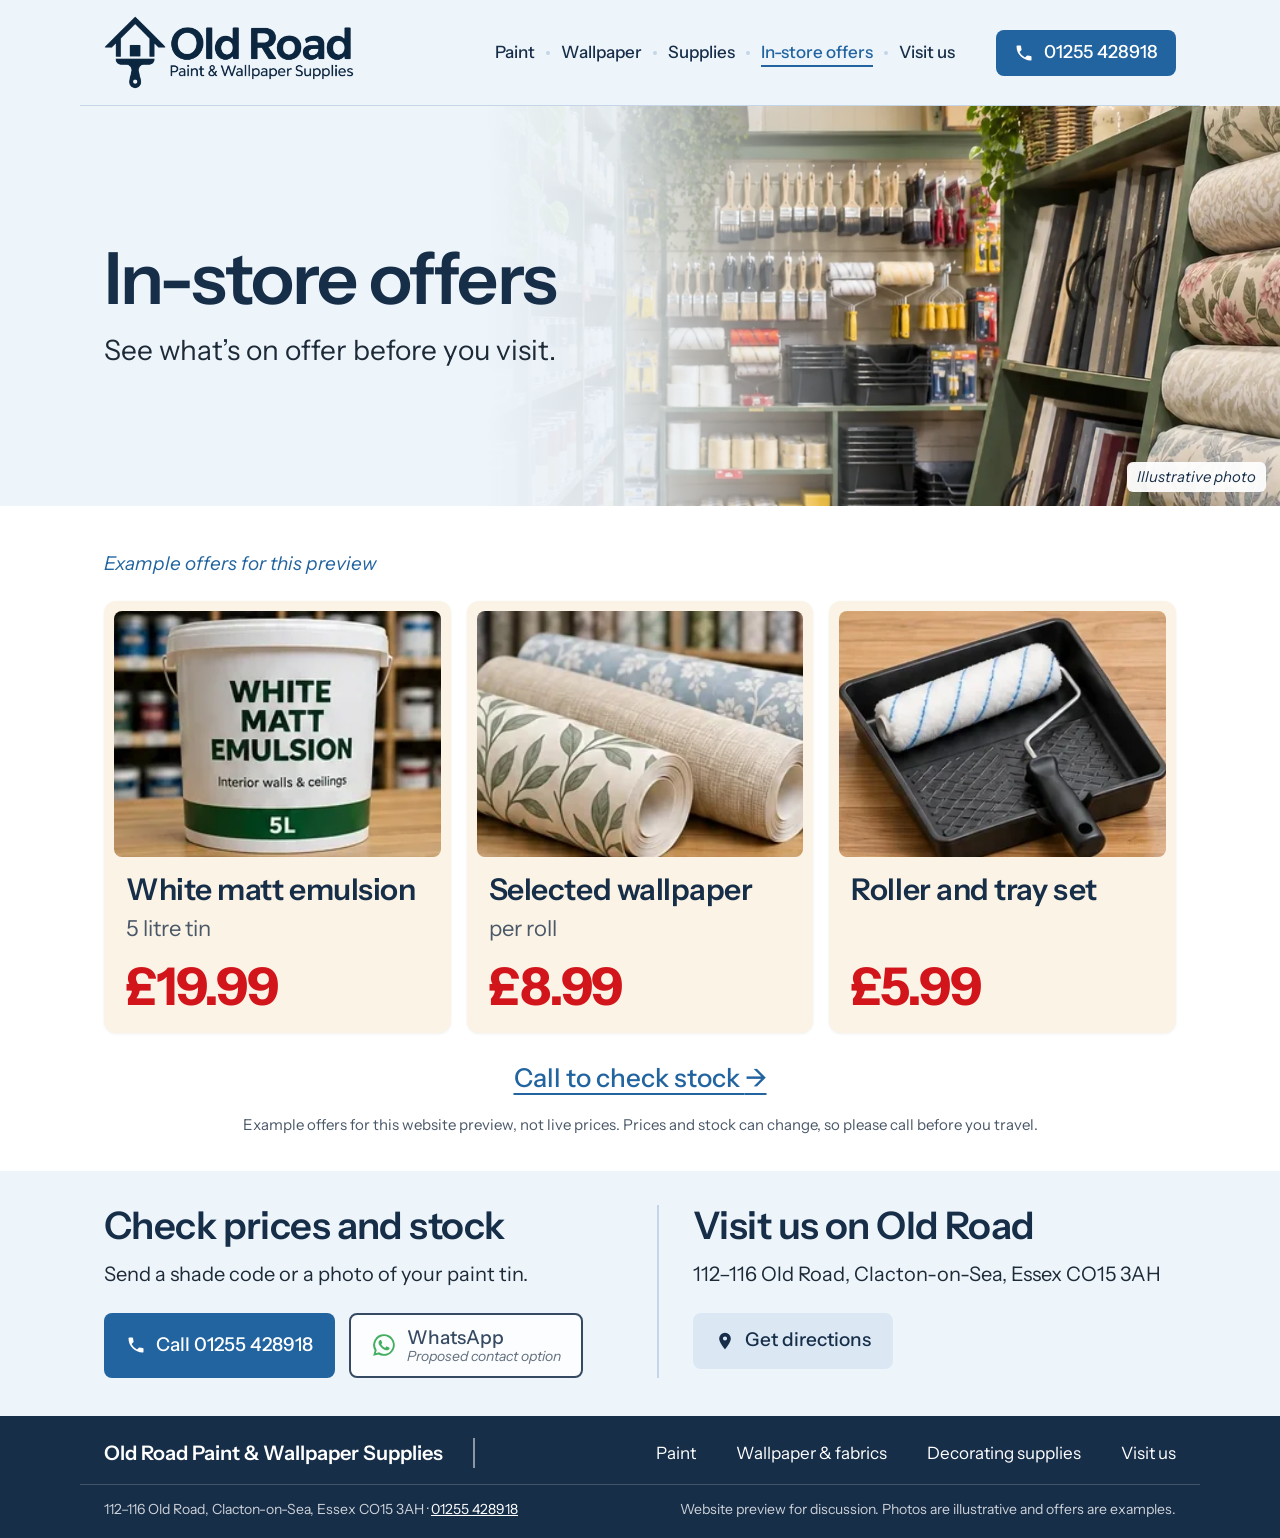
==== offers.html @ e59874f9 "Single-row header and full-bleed fading hero on all pages Co-Authored-By: Claude Opus 5.5 <noreply@a" ====
<!doctype html>
<html lang="en-GB">
<head>
<meta charset="utf-8">
<script>document.documentElement.classList.add('js')</script>
<meta name="viewport" content="width=device-width, initial-scale=1">
<meta name="robots" content="noindex, nofollow">
<title>In-store offers | Old Road Paint &amp; Wallpaper Supplies, Clacton (website preview)</title>
<meta name="description" content="In-store offers on paint, wallpaper and decorating supplies at Old Road, Clacton-on-Sea. Call 01255 428918 to check stock.">
<meta name="theme-color" content="#172e49">
<link rel="preconnect" href="https://fonts.googleapis.com">
<link rel="preconnect" href="https://fonts.gstatic.com" crossorigin>
<link href="https://fonts.googleapis.com/css2?family=Instrument+Sans:ital,wght@0,400;0,500;0,600;0,700;1,400&display=swap" rel="stylesheet">
<link rel="stylesheet" href="assets/site.css?v=20261113d">
<link rel="preload" as="image" href="assets/img/offers-banner.webp">
</head>
<body>
<a class="skip" href="#main">Skip to content</a>

<header class="site-header">
  <div class="wrap header-inner">
    <a class="brand" href="index.html" aria-label="Old Road Paint &amp; Wallpaper Supplies, home">
      <img src="assets/img/logo.webp?v=3" alt="Old Road Paint &amp; Wallpaper Supplies" width="900" height="263">
    </a>
    <nav class="main-nav" id="site-menu" aria-label="Main">
      <a href="paint.html">Paint</a>
      <a href="index.html#wallpaper">Wallpaper</a>
      <a href="index.html#supplies">Supplies</a>
      <a href="offers.html" aria-current="page">In-store offers</a>
      <a href="#visit">Visit us</a>
    </nav>
    <div class="header-actions">
      <a class="btn btn-primary btn-phone" href="tel:+441255428918" aria-label="Call the shop on 01255 428918">
        <svg class="ico" aria-hidden="true" viewBox="0 0 24 24"><path d="M6.6 10.8a15.1 15.1 0 0 0 6.6 6.6l2.2-2.2a1 1 0 0 1 1-.25 11.4 11.4 0 0 0 3.6.57 1 1 0 0 1 1 1V20a1 1 0 0 1-1 1A17 17 0 0 1 3 4a1 1 0 0 1 1-1h3.5a1 1 0 0 1 1 1c0 1.25.2 2.45.57 3.57a1 1 0 0 1-.25 1z"/></svg>
        <span class="phone-full">01255 428918</span><span class="phone-short">Call</span>
      </a>
      <button class="menu-toggle" type="button" aria-expanded="false" aria-controls="site-menu">
        <svg class="i-open" viewBox="0 0 24 24" fill="none" stroke-width="2.4" stroke-linecap="round" aria-hidden="true"><path d="M4 7h16M4 12h16M4 17h16"/></svg>
        <svg class="i-close" viewBox="0 0 24 24" fill="none" stroke-width="2.4" stroke-linecap="round" aria-hidden="true"><path d="M6 6l12 12M18 6L6 18"/></svg>
        Menu
      </button>
    </div>
  </div>
</header>

<main id="main" tabindex="-1">

  <section class="hero hero-offers" aria-labelledby="offers-title">
    <figure class="hero-media">
      <img src="assets/img/offers-banner.webp" alt="Illustrative photo: a shop aisle with paint tins, brushes and rollers, sample books and wallpaper rolls" width="1448" height="517" fetchpriority="high">
      <figcaption class="tag">Illustrative photo</figcaption>
    </figure>
    <div class="wrap hero-inner">
      <div class="hero-copy">
        <h1 id="offers-title">In-store offers</h1>
        <p class="offers-intro">See what’s on offer before you visit.</p>
      </div>
    </div>
  </section>

  <section class="offers-page" aria-label="This week's offers">
    <div class="wrap">
      <p class="example-line" id="offers-label">Example offers for this preview</p>
      <div class="offer-cards" id="offer-list">
        <!-- Filled from data/offers.js by assets/site.js -->
        <p class="offer-empty">Call <a href="tel:+441255428918">01255 428918</a> for this week's in-store offers.</p>
      </div>
      <p class="offers-cta"><a href="tel:+441255428918">Call to check stock <span aria-hidden="true">→</span></a></p>
      <p class="offer-note" id="offer-note">Example offers for this website preview, not live prices. Prices and stock can change, so please call before you travel.</p>
    </div>
  </section>

  <section class="contact" id="visit" aria-label="Contact and visit">
    <div class="wrap contact-grid">
      <div class="contact-col">
        <h2>Check prices and stock</h2>
        <p>Send a shade code or a photo of your paint tin.</p>
        <div class="actions">
          <a class="btn btn-primary btn-lg" href="tel:+441255428918">
            <svg class="ico" aria-hidden="true" viewBox="0 0 24 24"><path d="M6.6 10.8a15.1 15.1 0 0 0 6.6 6.6l2.2-2.2a1 1 0 0 1 1-.25 11.4 11.4 0 0 0 3.6.57 1 1 0 0 1 1 1V20a1 1 0 0 1-1 1A17 17 0 0 1 3 4a1 1 0 0 1 1-1h3.5a1 1 0 0 1 1 1c0 1.25.2 2.45.57 3.57a1 1 0 0 1-.25 1z"/></svg>
            Call 01255 428918
          </a>
          <a class="btn btn-outline btn-lg" id="whatsapp-btn" role="link" aria-disabled="true" aria-describedby="wa-note">
            <svg class="ico ico-wa" aria-hidden="true" viewBox="0 0 24 24"><path d="M12 2a10 10 0 0 0-8.6 15.1L2 22l5-1.3A10 10 0 1 0 12 2zm0 18.2a8.2 8.2 0 0 1-4.2-1.2l-.3-.2-3 .8.8-2.9-.2-.3A8.2 8.2 0 1 1 12 20.2zm4.5-6.1c-.25-.12-1.47-.72-1.7-.8s-.39-.12-.56.12-.64.8-.78.97-.29.18-.54.06a6.7 6.7 0 0 1-3.34-2.92c-.25-.43.25-.4.72-1.34a.45.45 0 0 0-.02-.43c-.06-.12-.56-1.34-.77-1.84s-.4-.42-.56-.43h-.48a.92.92 0 0 0-.67.31 2.8 2.8 0 0 0-.87 2.08 4.9 4.9 0 0 0 1.02 2.6 11.2 11.2 0 0 0 4.3 3.8c1.6.69 2.23.75 3.03.63a2.6 2.6 0 0 0 1.7-1.2 2.1 2.1 0 0 0 .15-1.2c-.06-.1-.23-.16-.48-.28z"/></svg>
            <span class="wa-label"><span>WhatsApp</span><small id="wa-note">Proposed contact option</small></span>
          </a>
        </div>
      </div>
      <div class="contact-col visit-col">
        <h2>Visit us on Old Road</h2>
        <address>112–116 Old Road, Clacton-on-Sea, Essex CO15&nbsp;3AH</address>
        <div class="actions">
          <a class="btn btn-secondary btn-lg" href="https://www.google.com/maps/search/?api=1&amp;query=112-116+Old+Road%2C+Clacton-on-Sea%2C+Essex+CO15+3AH" target="_blank" rel="noopener">
            <svg class="ico" aria-hidden="true" viewBox="0 0 24 24"><path d="M12 2a7 7 0 0 0-7 7c0 5.25 7 13 7 13s7-7.75 7-13a7 7 0 0 0-7-7zm0 9.5A2.5 2.5 0 1 1 12 6.5a2.5 2.5 0 0 1 0 5z"/></svg>
            Get directions
          </a>
        </div>
      </div>
    </div>
  </section>
</main>

<footer class="site-footer">
  <div class="wrap footer-inner">
    <p class="footer-name"><a href="index.html">Old Road Paint &amp; Wallpaper Supplies</a></p>
    <nav class="footer-nav" aria-label="Footer">
      <a href="paint.html">Paint</a>
      <a href="index.html#wallpaper">Wallpaper &amp; fabrics</a>
      <a href="index.html#supplies">Decorating supplies</a>
      <a href="#visit">Visit us</a>
    </nav>
  </div>
  <div class="wrap footer-small">
    <p>112–116 Old Road, Clacton-on-Sea, Essex CO15 3AH · <a href="tel:+441255428918">01255 428918</a></p>
    <p>Website preview for discussion. Photos are illustrative and offers are examples.</p>
  </div>
</footer>

<script src="data/offers.js?v=20261113d"></script>
<script src="assets/site.js?v=20261113d"></script>
</body>
</html>
---- assets/site.css ----
/* Old Road Paint & Wallpaper Supplies — preview styles (two-blue palette) */
:root {
  --ink-blue: #172e49;     /* nav bar, headings, footer */
  --blue: #2164a0;         /* primary buttons, links */
  --blue-hover: #1a5288;
  --pale: #edf4fa;         /* contact band, secondary buttons */
  --pale-strong: #dbe8f4;  /* secondary buttons sitting on the pale band */
  --pale-line: #c3d5e6;
  --cream: #fbf3e6;        /* offer cards */
  --red: #d2141b;          /* offer prices */
  --text: #1d2a38;
  --muted: #4a5868;
  --line: #dde4ec;
  --radius: 10px;
  --wrap: 1120px;
  /* Instrument Sans: the site's reading of the logo's clean sans lettering.
     Weights: 400 body, 500 nav and buttons, 600 headings, 700 offer prices only. */
  --font: "Instrument Sans", system-ui, -apple-system, "Segoe UI", Roboto, "Helvetica Neue", Arial, sans-serif;
}

*, *::before, *::after { box-sizing: border-box; }
html { scroll-behavior: smooth; -webkit-text-size-adjust: 100%; }
body {
  margin: 0;
  background: #fff;
  color: var(--text);
  font-family: var(--font);
  font-weight: 400;
  font-size: 18px;
  line-height: 1.5;
  overflow-x: hidden;
}
img { display: block; max-width: 100%; height: auto; }
a { color: inherit; }
h1, h2, h3 { margin: 0; font-family: var(--font); font-weight: 600; line-height: 1.1; color: var(--ink-blue); letter-spacing: -0.015em; }
p { margin: 0; }
address { font-style: normal; }
[id] { scroll-margin-top: 16px; }

.wrap { width: 100%; max-width: var(--wrap); margin: 0 auto; padding: 0 24px; }
.skip { position: absolute; left: -9999px; }
.skip:focus { left: 12px; top: 12px; z-index: 20; background: #fff; color: var(--ink-blue); padding: 8px 12px; border-radius: 6px; }

/* Keyboard focus: blue ring on light backgrounds, white ring on the ink-blue bar and footer */
a:focus-visible, button:focus-visible { outline: 3px solid var(--blue); outline-offset: 3px; border-radius: 4px; }
.site-footer a:focus-visible { outline-color: #fff; }

/* Buttons */
.btn {
  display: inline-flex; align-items: center; gap: 10px;
  min-height: 48px; padding: 10px 18px;
  border-radius: 8px; border: 2px solid transparent;
  font-family: var(--font); font-weight: 500; font-size: 18px; line-height: 1.2;
  text-decoration: none; white-space: nowrap; cursor: pointer;
  transition: background-color .15s, border-color .15s;
}
.btn .ico { width: 20px; height: 20px; fill: currentColor; flex: none; }
.btn-primary { background: var(--blue); color: #fff; }
.btn-primary:hover { background: var(--blue-hover); }
.btn-secondary { background: var(--pale); color: var(--ink-blue); border-color: var(--pale); }
.btn-secondary:hover { border-color: var(--pale-line); }
.contact .btn-secondary { background: var(--pale-strong); border-color: var(--pale-strong); }
.contact .btn-secondary:hover { border-color: var(--blue); }
.btn-outline { background: #fff; color: var(--ink-blue); border-color: var(--ink-blue); }
.btn-lg { min-height: 56px; padding: 12px 20px; font-size: 19px; }
.btn[aria-disabled="true"] { cursor: not-allowed; }
.ico-wa { fill: #25a244 !important; width: 26px !important; height: 26px !important; }

/* Header: one row, logo left, links and phone right (pale, flows into the hero) */
.site-header { position: relative; z-index: 30; background: var(--pale); }
.header-inner {
  display: flex; align-items: center; gap: 16px 28px;
  padding-top: 16px; padding-bottom: 16px;
  border-bottom: 1px solid var(--pale-line);
}
.brand { flex: none; }
.brand img { width: 250px; }
.main-nav { display: flex; align-items: center; margin-left: auto; }
.main-nav a {
  position: relative; padding: 8px 13px;
  color: var(--ink-blue); text-decoration: none; font-size: 17px; font-weight: 500; white-space: nowrap;
  text-decoration-thickness: 2px; text-underline-offset: 7px;
}
.main-nav a + a::before {
  content: ""; position: absolute; left: -2px; top: 50%; width: 4px; height: 4px; margin-top: -2px;
  border-radius: 50%; background: var(--pale-line);
}
.main-nav a:hover { text-decoration-line: underline; text-decoration-color: var(--pale-line); }
.main-nav a[aria-current="page"] { text-decoration-line: underline; text-decoration-color: var(--blue); color: var(--blue); }
.header-actions { display: flex; align-items: center; gap: 10px; flex: none; }
.btn-phone { font-size: 18px; min-height: 46px; padding: 8px 16px; }
.phone-short { display: none; }
.menu-toggle {
  display: none; align-items: center; gap: 8px; min-height: 44px; padding: 8px 12px;
  background: #fff; color: var(--ink-blue); border: 2px solid var(--ink-blue); border-radius: 8px;
  font: 500 16px/1 var(--font); cursor: pointer;
}
.menu-toggle svg { width: 20px; height: 20px; stroke: currentColor; }
.menu-toggle .i-close { display: none; }
.menu-toggle[aria-expanded="true"] .i-open { display: none; }
.menu-toggle[aria-expanded="true"] .i-close { display: block; }

/* Hero: photo runs to the right edge and fades into the pale page colour behind the headline */
.hero { position: relative; overflow: hidden; background: var(--pale); }
.hero-media { position: absolute; top: 0; right: 0; bottom: 0; width: 62%; margin: 0; }
.hero-media img { width: 100%; height: 100%; object-fit: cover; object-position: 60% 50%; }
.hero-media::before {
  content: ""; position: absolute; inset: 0; z-index: 1; pointer-events: none;
  background: linear-gradient(90deg, var(--pale) 0%, rgba(237,244,250,.9) 16%, rgba(237,244,250,.45) 34%, rgba(237,244,250,0) 52%);
}
.hero-inner { position: relative; z-index: 2; display: flex; align-items: center; min-height: 560px; padding-top: 56px; padding-bottom: 56px; }
.hero-copy { max-width: 560px; }
.hero h1 { font-size: clamp(40px, 5vw, 62px); line-height: 1.04; letter-spacing: -0.025em; text-wrap: balance; }
.lede { margin-top: 18px; max-width: 470px; font-size: clamp(19px, 1.9vw, 23px); color: var(--text); line-height: 1.35; }
.actions { display: flex; flex-wrap: wrap; gap: 14px; margin-top: 30px; }
.hero .btn-secondary { background: #fff; border-color: var(--ink-blue); }
.hero .btn-secondary:hover { background: var(--pale); }
.tag {
  position: absolute; right: 14px; bottom: 14px; z-index: 2;
  background: rgba(255,255,255,.94); color: var(--ink-blue);
  font-size: 15px; font-style: italic; padding: 4px 10px; border-radius: 6px;
}
.hero + section { padding-top: 44px; }

/* Homepage offers */
.offers { padding: 8px 0 44px; }
.section-head { display: flex; align-items: center; flex-wrap: wrap; gap: 6px 24px; margin-bottom: 24px; }
.section-head h2 { font-size: clamp(30px, 3.5vw, 42px); }
.example-label {
  font-style: italic; color: var(--blue); font-size: 19px;
  padding-left: 24px; border-left: 2px solid var(--pale-line); line-height: 1.8;
}
.offer-grid { display: grid; grid-template-columns: repeat(2, minmax(0, 1fr)); gap: 18px; }
.offer-grid.is-single { grid-template-columns: minmax(0, 560px); }
.offer {
  display: grid; grid-template-columns: minmax(0, 1.25fr) minmax(0, 1fr); gap: 22px; align-items: center;
  background: var(--cream); border-radius: var(--radius); padding: 10px; box-shadow: 0 1px 3px rgba(0,0,0,.06);
}
.offer img { width: 100%; aspect-ratio: 290 / 194; object-fit: cover; border-radius: 6px; }
.offer h3 { font-size: clamp(22px, 2.3vw, 27px); line-height: 1.15; }
.offer-detail { margin-top: 6px; font-size: 21px; color: var(--muted); }
.offer-price { margin-top: 14px; color: var(--red); font-size: clamp(34px, 3.8vw, 44px); font-weight: 700; letter-spacing: -0.02em; line-height: 1; }
.offer-unit { margin-top: 6px; font-size: 21px; color: var(--muted); }
.offer-ends { margin-top: 10px; font-size: 15px; color: var(--muted); }
.offer-empty { color: var(--muted); }
.offer-note { margin-top: 16px; font-size: 15px; color: var(--muted); }
.offer-note a, .offer-empty a { color: var(--blue); font-weight: 500; }
.offers-more { margin-top: 12px; }
.offers-more a { color: var(--blue); font-weight: 500; text-underline-offset: 4px; }

/* Categories */
.categories { padding: 0 0 36px; }
.cat-grid { display: grid; grid-template-columns: repeat(3, minmax(0, 1fr)); gap: 18px; }
.cat img { width: 100%; aspect-ratio: 323 / 199; object-fit: cover; border-radius: 6px; }
.cat h2 { margin-top: 14px; font-size: clamp(21px, 2.2vw, 26px); }
.cat h2 a { text-decoration: none; }
.cat h2 a:hover { text-decoration: underline; text-underline-offset: 4px; }
.cat p { margin-top: 6px; font-size: 16px; color: var(--muted); }
.cat-more { display: inline-block; margin-top: 8px; font-size: 16px; font-weight: 500; color: var(--blue); }

/* Contact band */
.contact { background: var(--pale); padding: 34px 0 38px; }
.contact-grid { display: grid; grid-template-columns: minmax(0, 1fr) minmax(0, 1fr); gap: 34px; }
.contact-col h2 { font-size: clamp(28px, 3.1vw, 38px); }
.contact-col > p, .contact-col address { margin-top: 12px; font-size: 20px; color: var(--text); }
.contact-col .actions { margin-top: 24px; }
.visit-col { border-left: 2px solid var(--pale-line); padding-left: 34px; }
.wa-note { margin-top: 12px; font-size: 15px; color: var(--muted); }
.wa-badge { display: inline-block; margin-right: 6px; padding: 1px 8px; border-radius: 999px; background: #fff; border: 1px solid var(--pale-line); font-size: 13px; font-weight: 500; color: var(--ink-blue); }
.wa-label { display: inline-flex; flex-direction: column; line-height: 1.15; text-align: left; }
.wa-label small { font-size: 14px; font-style: italic; font-weight: 400; color: var(--muted); }
.wa-side { font-size: 16px; font-style: italic; color: var(--muted); padding-left: 16px; border-left: 2px solid var(--pale-line); max-width: 200px; line-height: 1.3; }
.wa-row { display: flex; align-items: center; flex-wrap: wrap; gap: 12px 20px; margin-top: 18px; }
#whatsapp-btn[aria-disabled="true"] { opacity: .85; }

/* Footer */
.site-footer { background: var(--ink-blue); color: #fff; padding: 22px 0 18px; }
.footer-inner { display: flex; align-items: center; flex-wrap: wrap; gap: 12px 30px; }
.footer-name { font-size: 20px; font-weight: 600; padding-right: 30px; border-right: 2px solid rgba(255,255,255,.5); }
.footer-name a { color: #fff; text-decoration: none; }
.footer-nav { display: flex; flex-wrap: wrap; gap: 8px 40px; margin-left: auto; }
.footer-nav a { color: #fff; text-decoration: none; font-size: 17px; }
.footer-nav a:hover, .footer-nav a[aria-current="page"] { text-decoration: underline; text-underline-offset: 4px; }
.footer-small { margin-top: 16px; padding-top: 14px; border-top: 1px solid rgba(255,255,255,.18); font-size: 14px; color: rgba(255,255,255,.78); display: flex; flex-wrap: wrap; justify-content: space-between; gap: 6px 20px; }
.footer-small a { color: #fff; }

/* Paint page */
.lede-dark { color: var(--text); font-size: clamp(20px, 2.1vw, 25px); line-height: 1.35; }
.actions-stack { flex-direction: column; align-items: stretch; max-width: 400px; }
.actions-stack .btn { justify-content: flex-start; }
.hero-paint .hero-media { width: 54%; }
.hero-paint .hero-media img { object-position: 50% 50%; }
.hero-paint .hero-copy { max-width: 500px; }
.hero-paint h1 { font-size: clamp(40px, 4.8vw, 58px); }
.steps { padding: 6px 0 40px; }
.step-grid { list-style: none; margin: 0 auto; display: grid; grid-template-columns: repeat(3, minmax(0, 1fr)); gap: 18px; }
.step { display: flex; align-items: center; gap: 18px; background: var(--cream); border-radius: 12px; padding: 18px; box-shadow: 0 1px 3px rgba(0,0,0,.05); }
.step-icon { flex: none; display: grid; place-items: center; width: 104px; height: 104px; border-radius: 12px; background: var(--pale); color: var(--ink-blue); }
.step-icon svg { width: 66px; height: 66px; }
.step h2 { font-size: clamp(20px, 2.1vw, 26px); line-height: 1.2; }
.brands { padding: 0 0 44px; }
.section-head-rule::after { content: ""; flex: 1 1 120px; height: 1px; background: var(--pale-line); margin-left: 4px; }
.section-head-rule h2 { padding-right: 24px; border-right: 2px solid var(--pale-line); }
.brand-row { list-style: none; margin: 4px 0 0; padding: 0; display: flex; flex-wrap: wrap; align-items: center; justify-content: space-between; gap: 18px 24px; }
.brand-row li { display: flex; align-items: center; justify-content: center; height: 86px; }
.brand-row img { max-height: 76px; width: auto; max-width: 140px; object-fit: contain; }
.brand-note { margin-top: 22px; max-width: 760px; font-size: 16px; color: var(--muted); }
.btn-xl { font-size: 25px; min-height: 60px; padding: 12px 26px; }
.btn-xl .ico { width: 26px; height: 26px; }

/* In-store offers page */
.hero-offers .hero-inner { min-height: 400px; }
.hero-offers .hero-media img { object-position: 70% 50%; }
.hero-offers h1 { font-size: clamp(44px, 6vw, 72px); }
.offers-intro { margin-top: 14px; font-size: clamp(21px, 2.4vw, 28px); color: var(--text); }
.offers-page { padding: 34px 0 34px; }
.offers-page .example-line { margin-top: 0; }
.example-line { margin-top: 18px; font-style: italic; color: var(--blue); font-size: 19px; }
.offer-cards { margin-top: 22px; display: grid; grid-template-columns: repeat(3, minmax(0, 1fr)); gap: 16px; }
.offer-cards.count-1 { grid-template-columns: minmax(0, 360px); }
.offer-cards.count-2 { grid-template-columns: repeat(2, minmax(0, 360px)); }
.offer-card { display: flex; flex-direction: column; background: var(--cream); border-radius: 12px; padding: 10px 10px 20px; box-shadow: 0 1px 3px rgba(0,0,0,.06); }
.offer-card img { width: 100%; aspect-ratio: 300 / 226; object-fit: cover; border-radius: 8px; }
.offer-card-text { flex: 1 1 auto; display: flex; flex-direction: column; padding: 16px 12px 0; }
.offer-card h3 { font-size: clamp(23px, 2.4vw, 30px); line-height: 1.12; }
.offer-card .offer-unit, .offer-card .offer-detail { margin-top: 6px; font-size: 22px; }
.offer-card .offer-price { margin-top: auto; padding-top: 16px; font-size: clamp(38px, 4.3vw, 52px); }
.offers-cta { margin-top: 26px; text-align: center; }
.offers-cta a { color: var(--blue); font-size: clamp(21px, 2.2vw, 26px); font-weight: 500; text-underline-offset: 6px; text-decoration-thickness: 2px; }
.offers-page .offer-note { text-align: center; }

/* ---------- Tablet ---------- */
@media (max-width: 1020px) {
  .step { flex-direction: column; align-items: flex-start; }
  .step-icon { width: 84px; height: 84px; }
  .step-icon svg { width: 54px; height: 54px; }
}
@media (max-width: 860px) {
  .hero { display: flex; flex-direction: column; }
  .hero-inner { order: 1; min-height: 0; padding-top: 30px; padding-bottom: 26px; }
  .hero-copy, .hero-paint .hero-copy { max-width: 620px; }
  .hero-media, .hero-paint .hero-media { order: 2; position: relative; width: 100%; aspect-ratio: 16 / 10; }
  .hero-offers .hero-media { aspect-ratio: 16 / 7; }
  .hero-offers .hero-inner { min-height: 0; }
  .hero-media::before { background: linear-gradient(180deg, var(--pale) 0%, rgba(237,244,250,0) 22%); }
  .hero + section { padding-top: 34px; }
  .offer-grid, .offer-grid.is-single { grid-template-columns: minmax(0, 1fr); }
  .offer { grid-template-columns: minmax(0, 300px) minmax(0, 1fr); gap: 26px; }
  .cat-grid { gap: 14px; }
  .cat p { font-size: 15px; }
  .contact-grid { grid-template-columns: minmax(0, 1fr); gap: 30px; }
  .visit-col { border-left: 0; padding-left: 0; border-top: 2px solid var(--pale-line); padding-top: 28px; }
  .footer-name { border-right: 0; padding-right: 0; width: 100%; }
  .footer-nav { margin-left: 0; gap: 8px 24px; }
  .step-grid { grid-template-columns: minmax(0, 1fr); gap: 12px; }
  .step { flex-direction: row; align-items: center; padding: 12px; }
  .brand-row { justify-content: flex-start; gap: 16px 28px; }
  .brand-row li { height: 70px; }
  .brand-row img { max-height: 62px; max-width: 120px; }
  .actions-stack { max-width: none; }
  .offer-cards { gap: 12px; }
  .offer-card .offer-unit, .offer-card .offer-detail { font-size: 18px; }
}
@media (max-width: 640px) {
}

/* ---------- Compact header with Menu button ---------- */
@media (max-width: 1040px) {
  .brand { flex: 0 1 230px; min-width: 0; }
  .brand img { width: 100%; max-width: 230px; }
  .header-actions { margin-left: auto; }
  .menu-toggle { display: inline-flex; }
  .main-nav { order: 3; width: 100%; margin-left: 0; flex-wrap: wrap; }
  .js .main-nav {
    display: none; position: absolute; left: 0; right: 0; top: 100%;
    flex-direction: column; align-items: stretch; padding: 4px 24px 14px;
    background: var(--ink-blue); box-shadow: 0 10px 24px rgba(23,46,73,.25);
  }
  .js .main-nav.is-open { display: flex; }
  .js .main-nav a { color: #fff; padding: 14px 4px; font-size: 18px; border-bottom: 1px solid rgba(255,255,255,.14); }
  .js .main-nav a::before { display: none; }
  .js .main-nav a:hover { text-decoration-color: rgba(255,255,255,.6); }
  .js .main-nav a[aria-current="page"] { color: #fff; text-decoration: none; box-shadow: inset 4px 0 0 #fff; padding-left: 16px; }
  .js .main-nav a:focus-visible { outline-color: #fff; outline-offset: -3px; }
}
@media (max-width: 720px) {
  .header-inner { padding-top: 10px; padding-bottom: 10px; gap: 10px; }
  .brand { flex-basis: 180px; }
  .brand img { max-width: 180px; }
  .header-actions { gap: 8px; }
  .phone-full { display: none; }
  .phone-short { display: inline; }
  .btn-phone { min-height: 44px; padding: 8px 12px; font-size: 17px; gap: 6px; }
  .btn-phone .ico { width: 18px; height: 18px; }
  .js .main-nav { padding: 4px 16px 14px; }
}

/* ---------- Phone ---------- */
@media (max-width: 560px) {
  body { font-size: 17px; }
  .wrap { padding: 0 16px; }
  .hero-inner { padding-top: 22px; padding-bottom: 22px; }
  .actions { gap: 10px; }
  .actions .btn { flex: 1 1 auto; justify-content: center; }
  .actions-stack .btn { justify-content: center; }
  .offer { grid-template-columns: minmax(0, 1fr) minmax(0, 1fr); gap: 14px; }
  .offer-detail, .offer-unit { font-size: 18px; }
  .cat-grid { grid-template-columns: minmax(0, 1fr); gap: 22px; }
  .btn-lg { font-size: 18px; min-height: 52px; }
  .footer-small { flex-direction: column; }
  .step-icon { width: 68px; height: 68px; }
  .step-icon svg { width: 44px; height: 44px; }
  .brand-row { justify-content: center; gap: 14px; }
  .brand-row li { height: 64px; flex: 0 0 calc((100% - 28px) / 3); }
  .brand-row img { max-width: 100%; max-height: 56px; }
  .section-head-rule::after { display: none; }
  .section-head-rule h2 { border-right: 0; padding-right: 0; }
  .btn-xl { font-size: 23px; width: 100%; justify-content: center; }
  .wa-row .btn { width: 100%; justify-content: center; }
  .wa-side { max-width: none; }
  .wa-label { text-align: center; }
  .offer-cards, .offer-cards.count-1, .offer-cards.count-2 { grid-template-columns: minmax(0, 1fr); }
  .offer-card { display: grid; grid-template-columns: minmax(0, 1fr) minmax(0, 1fr); gap: 12px; align-items: center; padding: 10px; }
  .offer-card-text { padding: 0; }
  .offer-card h3 { font-size: 24px; }
  .offer-card .offer-unit, .offer-card .offer-detail { font-size: 18px; }
  .offer-card .offer-price { margin-top: 0; padding-top: 10px; font-size: 36px; }
}
@media (max-width: 360px) {
  .menu-toggle { padding: 8px 9px; gap: 6px; }
  .offer { grid-template-columns: minmax(0, 1fr); }
}
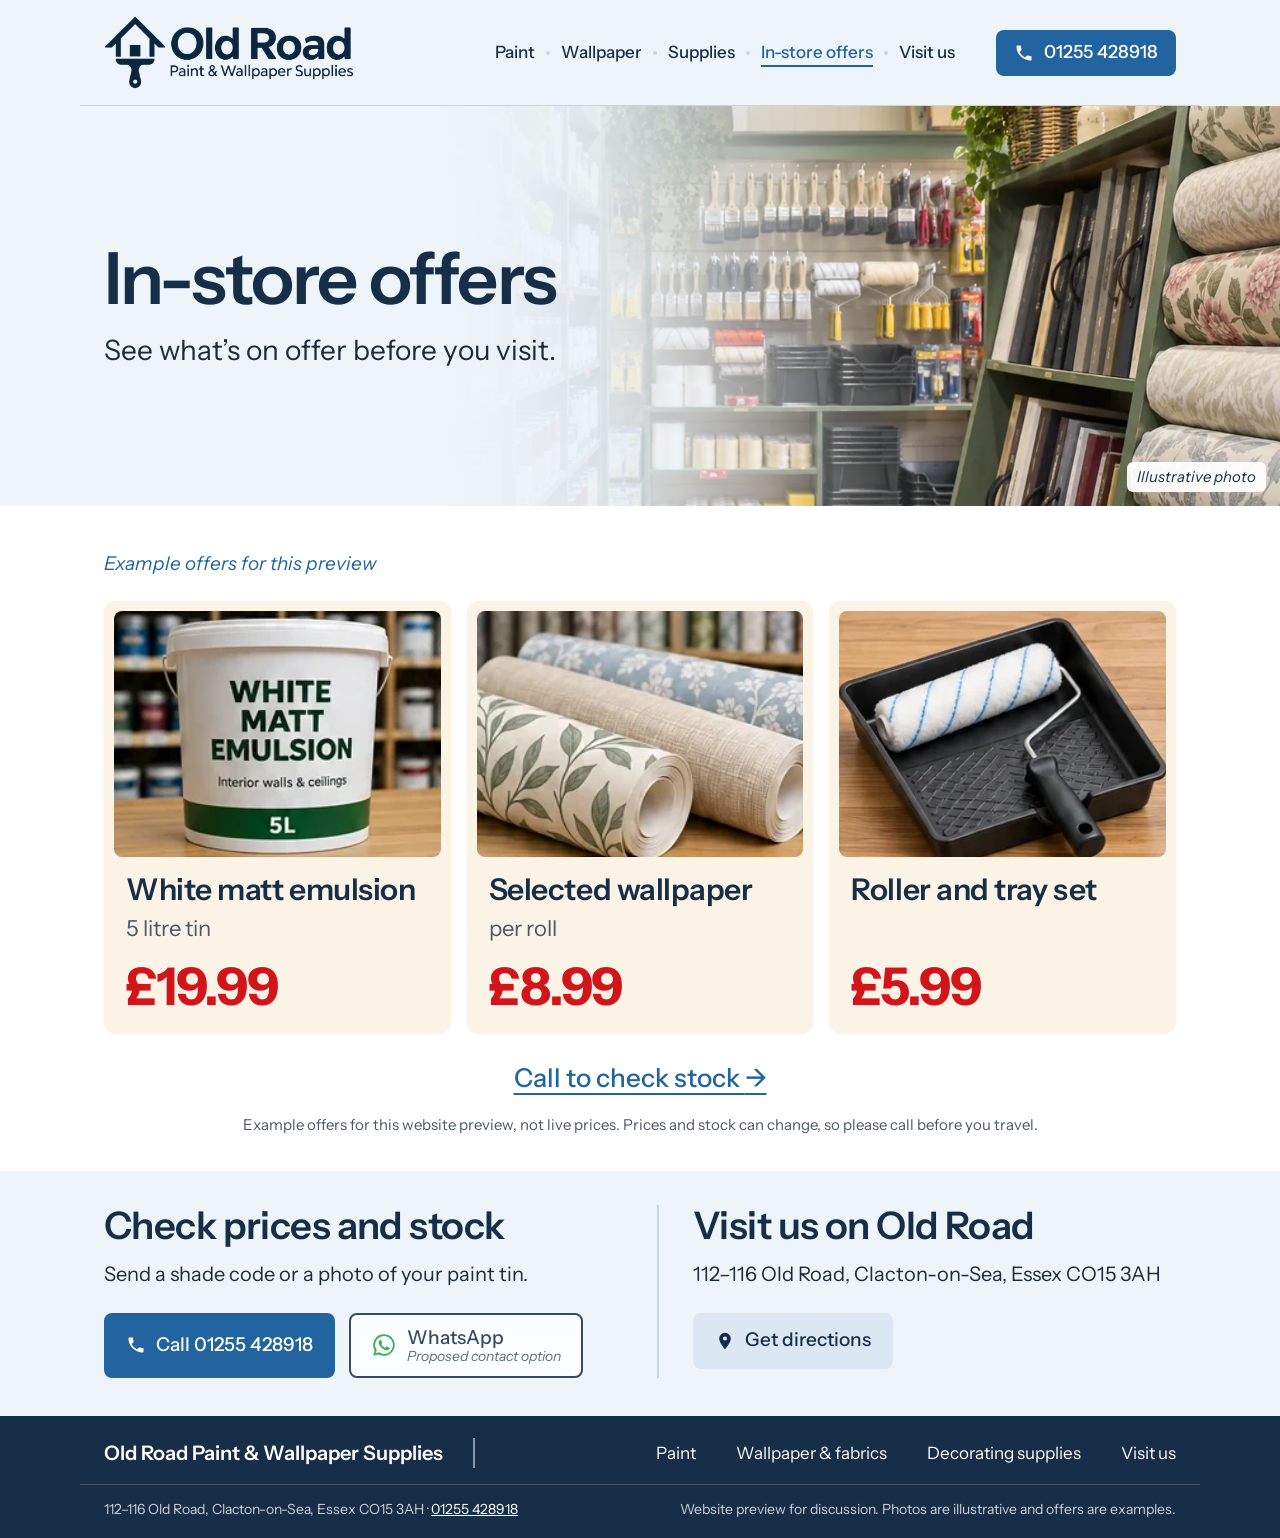
==== commit f44d37a3: "Softer hero fade Co-Authored-By: Claude Opus 5.5 <noreply@anthropic.com>" ====
--- a/offers.html
+++ b/offers.html
@@ -11,7 +11,7 @@
 <link rel="preconnect" href="https://fonts.googleapis.com">
 <link rel="preconnect" href="https://fonts.gstatic.com" crossorigin>
 <link href="https://fonts.googleapis.com/css2?family=Instrument+Sans:ital,wght@0,400;0,500;0,600;0,700;1,400&display=swap" rel="stylesheet">
-<link rel="stylesheet" href="assets/site.css?v=20261113d">
+<link rel="stylesheet" href="assets/site.css?v=20261113e">
 <link rel="preload" as="image" href="assets/img/offers-banner.webp">
 </head>
 <body>
@@ -116,7 +116,7 @@
   </div>
 </footer>
 
-<script src="data/offers.js?v=20261113d"></script>
-<script src="assets/site.js?v=20261113d"></script>
+<script src="data/offers.js?v=20261113e"></script>
+<script src="assets/site.js?v=20261113e"></script>
 </body>
 </html>
--- a/assets/site.css
+++ b/assets/site.css
@@ -102,11 +102,11 @@
 
 /* Hero: photo runs to the right edge and fades into the pale page colour behind the headline */
 .hero { position: relative; overflow: hidden; background: var(--pale); }
-.hero-media { position: absolute; top: 0; right: 0; bottom: 0; width: 62%; margin: 0; }
+.hero-media { position: absolute; top: 0; right: 0; bottom: 0; width: 66%; margin: 0; }
 .hero-media img { width: 100%; height: 100%; object-fit: cover; object-position: 60% 50%; }
 .hero-media::before {
   content: ""; position: absolute; inset: 0; z-index: 1; pointer-events: none;
-  background: linear-gradient(90deg, var(--pale) 0%, rgba(237,244,250,.9) 16%, rgba(237,244,250,.45) 34%, rgba(237,244,250,0) 52%);
+  background: linear-gradient(90deg, rgba(237,244,250,1) 0%, rgba(237,244,250,0.99) 6%, rgba(237,244,250,0.96) 12%, rgba(237,244,250,0.91) 18%, rgba(237,244,250,0.83) 24%, rgba(237,244,250,0.72) 30%, rgba(237,244,250,0.58) 36%, rgba(237,244,250,0.43) 42%, rgba(237,244,250,0.29) 48%, rgba(237,244,250,0.17) 54%, rgba(237,244,250,0.08) 60%, rgba(237,244,250,0.02) 66%, rgba(237,244,250,0) 72%);
 }
 .hero-inner { position: relative; z-index: 2; display: flex; align-items: center; min-height: 560px; padding-top: 56px; padding-bottom: 56px; }
 .hero-copy { max-width: 560px; }
@@ -188,7 +188,7 @@
 .lede-dark { color: var(--text); font-size: clamp(20px, 2.1vw, 25px); line-height: 1.35; }
 .actions-stack { flex-direction: column; align-items: stretch; max-width: 400px; }
 .actions-stack .btn { justify-content: flex-start; }
-.hero-paint .hero-media { width: 54%; }
+.hero-paint .hero-media { width: 60%; }
 .hero-paint .hero-media img { object-position: 50% 50%; }
 .hero-paint .hero-copy { max-width: 500px; }
 .hero-paint h1 { font-size: clamp(40px, 4.8vw, 58px); }
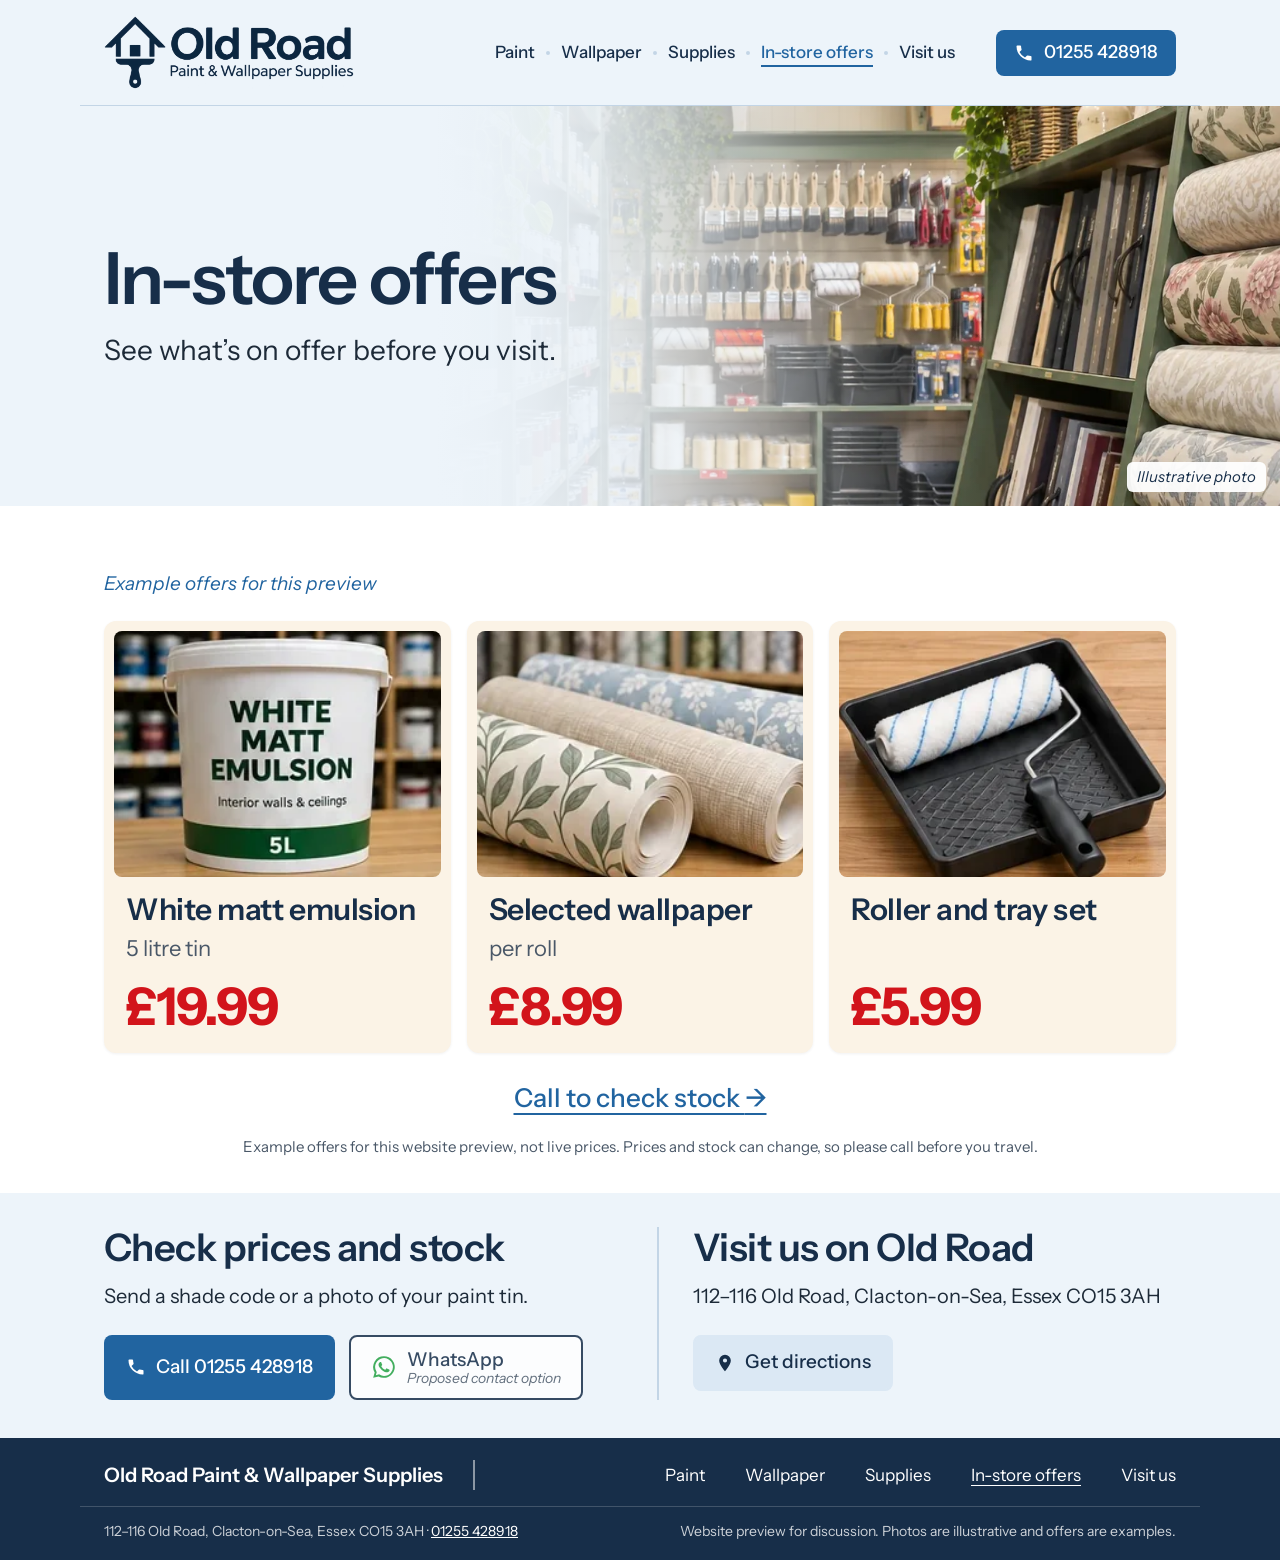
==== commit f9e61a74: "Homepage sections match the hero: ruled headings, flatter cards, more space; shorter footer links Co" ====
--- a/offers.html
+++ b/offers.html
@@ -11,7 +11,7 @@
 <link rel="preconnect" href="https://fonts.googleapis.com">
 <link rel="preconnect" href="https://fonts.gstatic.com" crossorigin>
 <link href="https://fonts.googleapis.com/css2?family=Instrument+Sans:ital,wght@0,400;0,500;0,600;0,700;1,400&display=swap" rel="stylesheet">
-<link rel="stylesheet" href="assets/site.css?v=20261113e">
+<link rel="stylesheet" href="assets/site.css?v=20261113f">
 <link rel="preload" as="image" href="assets/img/offers-banner.webp">
 </head>
 <body>
@@ -105,8 +105,9 @@
     <p class="footer-name"><a href="index.html">Old Road Paint &amp; Wallpaper Supplies</a></p>
     <nav class="footer-nav" aria-label="Footer">
       <a href="paint.html">Paint</a>
-      <a href="index.html#wallpaper">Wallpaper &amp; fabrics</a>
-      <a href="index.html#supplies">Decorating supplies</a>
+      <a href="index.html#wallpaper">Wallpaper</a>
+      <a href="index.html#supplies">Supplies</a>
+      <a href="offers.html" aria-current="page">In-store offers</a>
       <a href="#visit">Visit us</a>
     </nav>
   </div>
@@ -116,7 +117,7 @@
   </div>
 </footer>
 
-<script src="data/offers.js?v=20261113e"></script>
-<script src="assets/site.js?v=20261113e"></script>
+<script src="data/offers.js?v=20261113f"></script>
+<script src="assets/site.js?v=20261113f"></script>
 </body>
 </html>
--- a/assets/site.css
+++ b/assets/site.css
@@ -120,43 +120,48 @@
   background: rgba(255,255,255,.94); color: var(--ink-blue);
   font-size: 15px; font-style: italic; padding: 4px 10px; border-radius: 6px;
 }
-.hero + section { padding-top: 44px; }
+.hero + section { padding-top: 64px; }
+
+/* Section headings: heading, thin rule to the right edge, optional link (echoes the header's rule) */
+.section-head { display: flex; align-items: center; gap: 12px 28px; margin-bottom: 26px; }
+.section-head h2 { font-size: clamp(32px, 3.9vw, 46px); letter-spacing: -0.02em; }
+.head-rule { flex: 1 1 60px; height: 1px; background: var(--pale-line); }
+.head-link {
+  flex: none; color: var(--ink-blue); font-size: 18px; font-weight: 500; text-decoration: none;
+  padding-bottom: 3px; border-bottom: 2px solid var(--blue); white-space: nowrap;
+}
+.head-link:hover { color: var(--blue); }
 
 /* Homepage offers */
-.offers { padding: 8px 0 44px; }
-.section-head { display: flex; align-items: center; flex-wrap: wrap; gap: 6px 24px; margin-bottom: 24px; }
-.section-head h2 { font-size: clamp(30px, 3.5vw, 42px); }
-.example-label {
-  font-style: italic; color: var(--blue); font-size: 19px;
-  padding-left: 24px; border-left: 2px solid var(--pale-line); line-height: 1.8;
-}
-.offer-grid { display: grid; grid-template-columns: repeat(2, minmax(0, 1fr)); gap: 18px; }
+.offers { padding: 0 0 64px; }
+.example-label { margin: -14px 0 18px; font-style: italic; color: var(--blue); font-size: 18px; }
+.offer-grid { display: grid; grid-template-columns: repeat(2, minmax(0, 1fr)); gap: 24px; }
 .offer-grid.is-single { grid-template-columns: minmax(0, 560px); }
 .offer {
-  display: grid; grid-template-columns: minmax(0, 1.25fr) minmax(0, 1fr); gap: 22px; align-items: center;
-  background: var(--cream); border-radius: var(--radius); padding: 10px; box-shadow: 0 1px 3px rgba(0,0,0,.06);
-}
-.offer img { width: 100%; aspect-ratio: 290 / 194; object-fit: cover; border-radius: 6px; }
+  display: grid; grid-template-columns: minmax(0, 1.25fr) minmax(0, 1fr); gap: 24px; align-items: center;
+  background: var(--cream); border-radius: 4px; padding: 12px;
+}
+.offer img { width: 100%; aspect-ratio: 290 / 194; object-fit: cover; border-radius: 2px; }
 .offer h3 { font-size: clamp(22px, 2.3vw, 27px); line-height: 1.15; }
 .offer-detail { margin-top: 6px; font-size: 21px; color: var(--muted); }
 .offer-price { margin-top: 14px; color: var(--red); font-size: clamp(34px, 3.8vw, 44px); font-weight: 700; letter-spacing: -0.02em; line-height: 1; }
 .offer-unit { margin-top: 6px; font-size: 21px; color: var(--muted); }
 .offer-ends { margin-top: 10px; font-size: 15px; color: var(--muted); }
 .offer-empty { color: var(--muted); }
-.offer-note { margin-top: 16px; font-size: 15px; color: var(--muted); }
+.offer-note { margin-top: 18px; font-size: 15px; color: var(--muted); }
 .offer-note a, .offer-empty a { color: var(--blue); font-weight: 500; }
-.offers-more { margin-top: 12px; }
-.offers-more a { color: var(--blue); font-weight: 500; text-underline-offset: 4px; }
 
 /* Categories */
-.categories { padding: 0 0 36px; }
-.cat-grid { display: grid; grid-template-columns: repeat(3, minmax(0, 1fr)); gap: 18px; }
-.cat img { width: 100%; aspect-ratio: 323 / 199; object-fit: cover; border-radius: 6px; }
-.cat h2 { margin-top: 14px; font-size: clamp(21px, 2.2vw, 26px); }
-.cat h2 a { text-decoration: none; }
-.cat h2 a:hover { text-decoration: underline; text-underline-offset: 4px; }
-.cat p { margin-top: 6px; font-size: 16px; color: var(--muted); }
-.cat-more { display: inline-block; margin-top: 8px; font-size: 16px; font-weight: 500; color: var(--blue); }
+.categories { padding: 0 0 72px; }
+.cat-grid { display: grid; grid-template-columns: repeat(3, minmax(0, 1fr)); gap: 28px; }
+.cat { display: flex; flex-direction: column; padding-bottom: 20px; border-bottom: 2px solid var(--blue); }
+.cat img { width: 100%; aspect-ratio: 323 / 199; object-fit: cover; border-radius: 2px; }
+.cat h3 { margin-top: 18px; font-size: clamp(22px, 2.3vw, 27px); line-height: 1.15; }
+.cat h3 a { text-decoration: none; }
+.cat h3 a:hover { text-decoration: underline; text-underline-offset: 4px; }
+.cat p { margin: 10px 0 0; font-size: 17px; line-height: 1.5; color: var(--text); }
+.cat-more { margin-top: auto; padding-top: 16px; font-size: 17px; font-weight: 500; color: var(--blue); text-decoration: none; }
+.cat-more:hover { text-decoration: underline; text-underline-offset: 4px; }
 
 /* Contact band */
 .contact { background: var(--pale); padding: 34px 0 38px; }
@@ -243,11 +248,13 @@
   .hero-offers .hero-media { aspect-ratio: 16 / 7; }
   .hero-offers .hero-inner { min-height: 0; }
   .hero-media::before { background: linear-gradient(180deg, var(--pale) 0%, rgba(237,244,250,0) 22%); }
-  .hero + section { padding-top: 34px; }
+  .hero + section { padding-top: 44px; }
+  .offers { padding-bottom: 48px; }
+  .categories { padding-bottom: 52px; }
+  .cat-grid { gap: 18px; }
+  .cat p { font-size: 16px; }
   .offer-grid, .offer-grid.is-single { grid-template-columns: minmax(0, 1fr); }
   .offer { grid-template-columns: minmax(0, 300px) minmax(0, 1fr); gap: 26px; }
-  .cat-grid { gap: 14px; }
-  .cat p { font-size: 15px; }
   .contact-grid { grid-template-columns: minmax(0, 1fr); gap: 30px; }
   .visit-col { border-left: 0; padding-left: 0; border-top: 2px solid var(--pale-line); padding-top: 28px; }
   .footer-name { border-right: 0; padding-right: 0; width: 100%; }
@@ -262,6 +269,8 @@
   .offer-card .offer-unit, .offer-card .offer-detail { font-size: 18px; }
 }
 @media (max-width: 640px) {
+  .cat-grid { grid-template-columns: minmax(0, 1fr); gap: 34px; }
+  .cat p { font-size: 17px; }
 }
 
 /* ---------- Compact header with Menu button ---------- */
@@ -305,7 +314,6 @@
   .actions-stack .btn { justify-content: center; }
   .offer { grid-template-columns: minmax(0, 1fr) minmax(0, 1fr); gap: 14px; }
   .offer-detail, .offer-unit { font-size: 18px; }
-  .cat-grid { grid-template-columns: minmax(0, 1fr); gap: 22px; }
   .btn-lg { font-size: 18px; min-height: 52px; }
   .footer-small { flex-direction: column; }
   .step-icon { width: 68px; height: 68px; }
@@ -313,6 +321,9 @@
   .brand-row { justify-content: center; gap: 14px; }
   .brand-row li { height: 64px; flex: 0 0 calc((100% - 28px) / 3); }
   .brand-row img { max-width: 100%; max-height: 56px; }
+  .section-head { flex-wrap: wrap; margin-bottom: 20px; }
+  .head-rule { display: none; }
+  .example-label { margin-top: -10px; }
   .section-head-rule::after { display: none; }
   .section-head-rule h2 { border-right: 0; padding-right: 0; }
   .btn-xl { font-size: 23px; width: 100%; justify-content: center; }
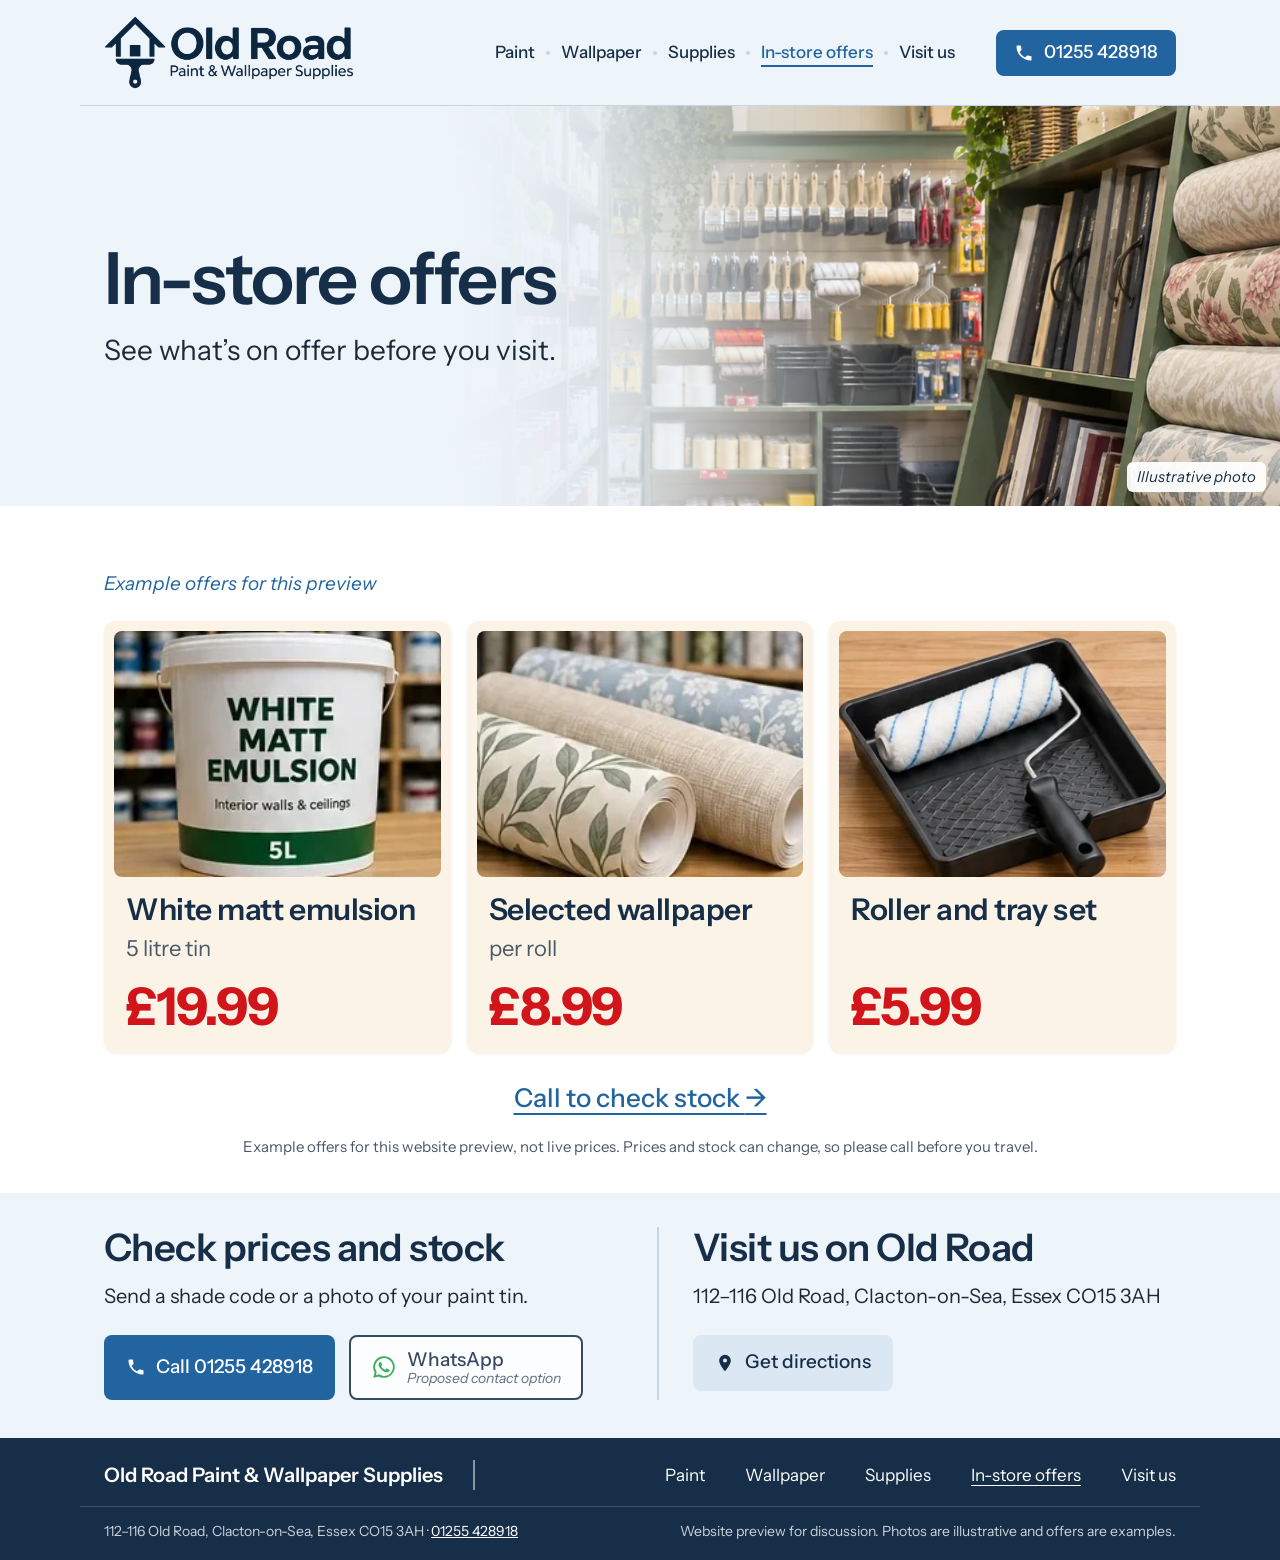
==== commit 32b65bb8: "Trim baked-in rounded corners from category and offer photos Co-Authored-By: Claude Opus 5.5 <norepl" ====
--- a/offers.html
+++ b/offers.html
@@ -11,7 +11,7 @@
 <link rel="preconnect" href="https://fonts.googleapis.com">
 <link rel="preconnect" href="https://fonts.gstatic.com" crossorigin>
 <link href="https://fonts.googleapis.com/css2?family=Instrument+Sans:ital,wght@0,400;0,500;0,600;0,700;1,400&display=swap" rel="stylesheet">
-<link rel="stylesheet" href="assets/site.css?v=20261113f">
+<link rel="stylesheet" href="assets/site.css?v=20261113g">
 <link rel="preload" as="image" href="assets/img/offers-banner.webp">
 </head>
 <body>
@@ -117,7 +117,7 @@
   </div>
 </footer>
 
-<script src="data/offers.js?v=20261113f"></script>
-<script src="assets/site.js?v=20261113f"></script>
+<script src="data/offers.js?v=20261113g"></script>
+<script src="assets/site.js?v=20261113g"></script>
 </body>
 </html>
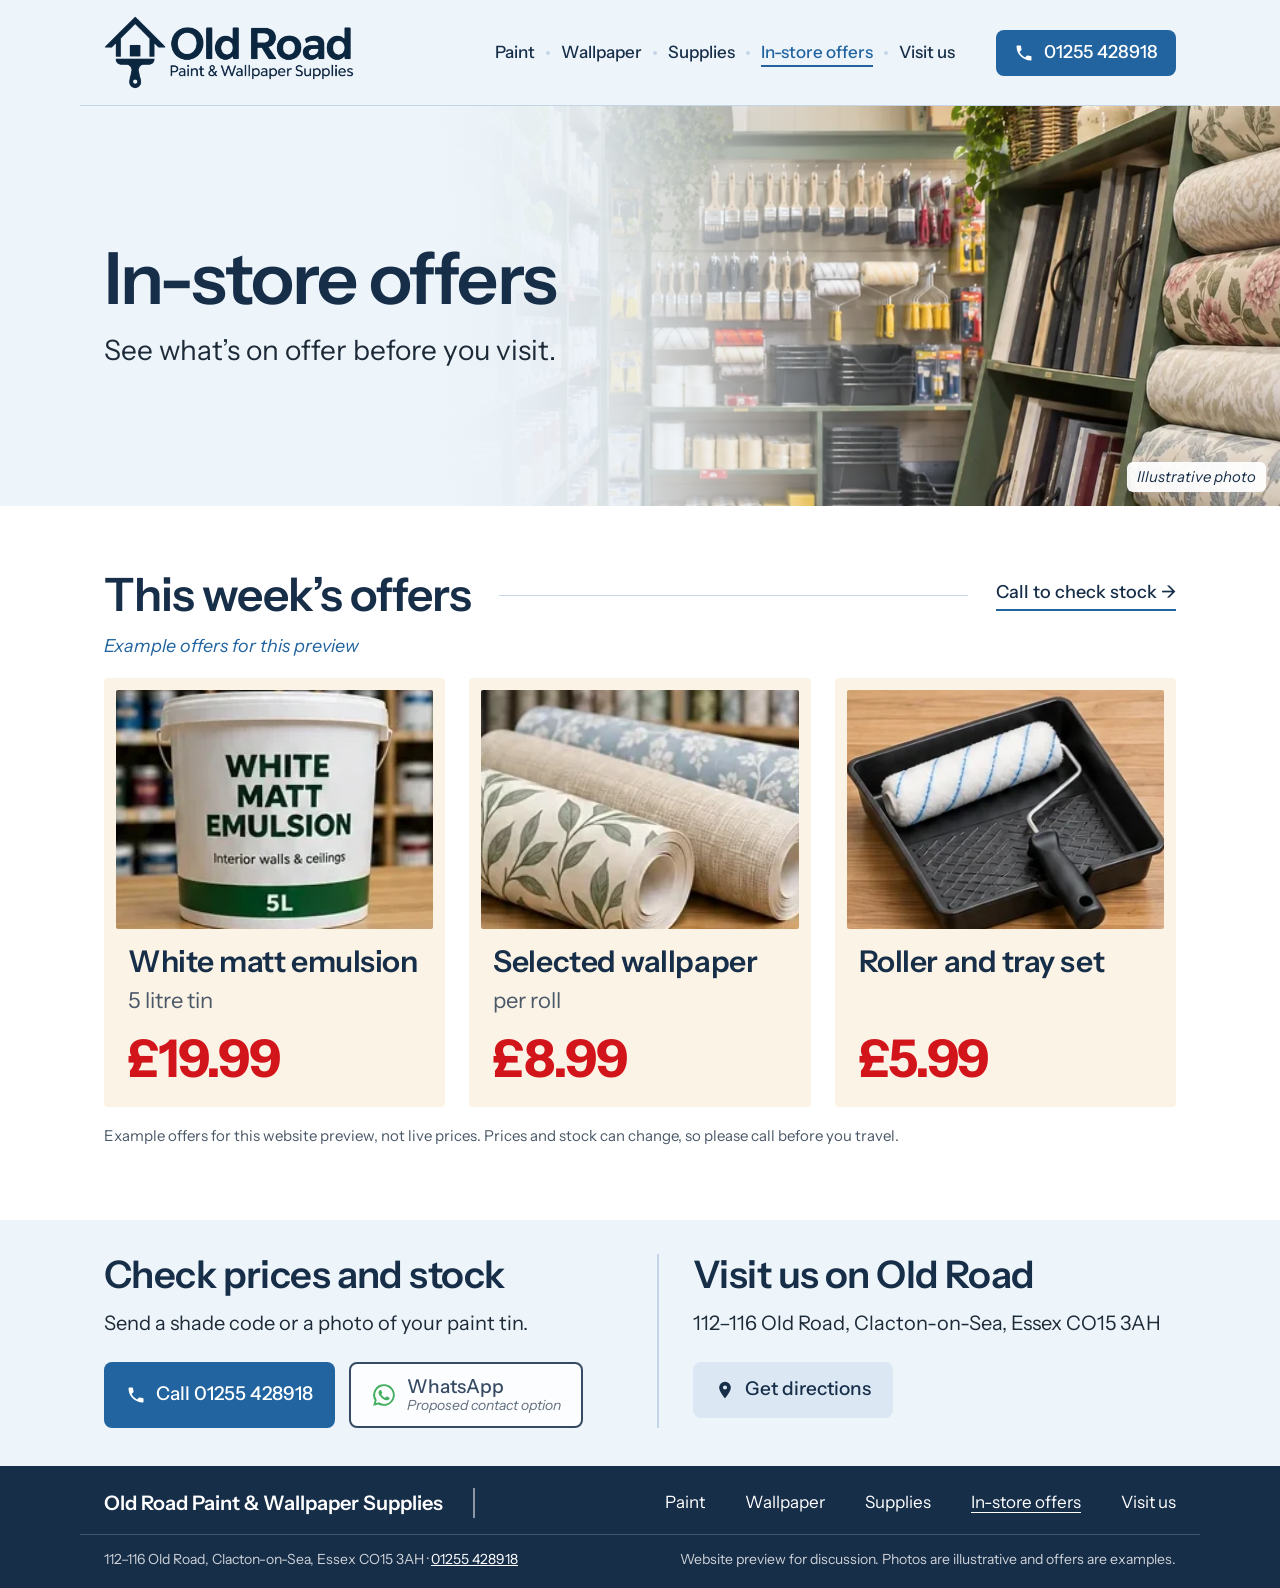
==== commit 3c262014: "Paint and Offers pages: ruled section headings, flatter cards, more space Co-Authored-By: Claude Opu" ====
--- a/offers.html
+++ b/offers.html
@@ -11,7 +11,7 @@
 <link rel="preconnect" href="https://fonts.googleapis.com">
 <link rel="preconnect" href="https://fonts.gstatic.com" crossorigin>
 <link href="https://fonts.googleapis.com/css2?family=Instrument+Sans:ital,wght@0,400;0,500;0,600;0,700;1,400&display=swap" rel="stylesheet">
-<link rel="stylesheet" href="assets/site.css?v=20261113g">
+<link rel="stylesheet" href="assets/site.css?v=20261113h">
 <link rel="preload" as="image" href="assets/img/offers-banner.webp">
 </head>
 <body>
@@ -58,14 +58,18 @@
     </div>
   </section>
 
-  <section class="offers-page" aria-label="This week's offers">
+  <section class="offers-page" aria-labelledby="current-title">
     <div class="wrap">
-      <p class="example-line" id="offers-label">Example offers for this preview</p>
+      <div class="section-head">
+        <h2 id="current-title">This week’s offers</h2>
+        <span class="head-rule" aria-hidden="true"></span>
+        <a class="head-link" href="tel:+441255428918">Call to check stock <span aria-hidden="true">→</span></a>
+      </div>
+      <p class="example-label" id="offers-label">Example offers for this preview</p>
       <div class="offer-cards" id="offer-list">
         <!-- Filled from data/offers.js by assets/site.js -->
         <p class="offer-empty">Call <a href="tel:+441255428918">01255 428918</a> for this week's in-store offers.</p>
       </div>
-      <p class="offers-cta"><a href="tel:+441255428918">Call to check stock <span aria-hidden="true">→</span></a></p>
       <p class="offer-note" id="offer-note">Example offers for this website preview, not live prices. Prices and stock can change, so please call before you travel.</p>
     </div>
   </section>
@@ -117,7 +121,7 @@
   </div>
 </footer>
 
-<script src="data/offers.js?v=20261113g"></script>
-<script src="assets/site.js?v=20261113g"></script>
+<script src="data/offers.js?v=20261113h"></script>
+<script src="assets/site.js?v=20261113h"></script>
 </body>
 </html>
--- a/assets/site.css
+++ b/assets/site.css
@@ -197,19 +197,17 @@
 .hero-paint .hero-media img { object-position: 50% 50%; }
 .hero-paint .hero-copy { max-width: 500px; }
 .hero-paint h1 { font-size: clamp(40px, 4.8vw, 58px); }
-.steps { padding: 6px 0 40px; }
-.step-grid { list-style: none; margin: 0 auto; display: grid; grid-template-columns: repeat(3, minmax(0, 1fr)); gap: 18px; }
-.step { display: flex; align-items: center; gap: 18px; background: var(--cream); border-radius: 12px; padding: 18px; box-shadow: 0 1px 3px rgba(0,0,0,.05); }
-.step-icon { flex: none; display: grid; place-items: center; width: 104px; height: 104px; border-radius: 12px; background: var(--pale); color: var(--ink-blue); }
+.steps { padding: 0 0 72px; }
+.step-grid { list-style: none; margin: 0 auto; display: grid; grid-template-columns: repeat(3, minmax(0, 1fr)); gap: 28px; }
+.step { display: flex; align-items: center; gap: 20px; padding: 0 0 22px; border-bottom: 2px solid var(--blue); }
+.step-icon { flex: none; display: grid; place-items: center; width: 96px; height: 96px; border-radius: 4px; background: var(--pale); color: var(--ink-blue); }
 .step-icon svg { width: 66px; height: 66px; }
-.step h2 { font-size: clamp(20px, 2.1vw, 26px); line-height: 1.2; }
-.brands { padding: 0 0 44px; }
-.section-head-rule::after { content: ""; flex: 1 1 120px; height: 1px; background: var(--pale-line); margin-left: 4px; }
-.section-head-rule h2 { padding-right: 24px; border-right: 2px solid var(--pale-line); }
+.step h3 { font-size: clamp(20px, 2.1vw, 25px); line-height: 1.2; }
+.brands { padding: 0 0 72px; }
 .brand-row { list-style: none; margin: 4px 0 0; padding: 0; display: flex; flex-wrap: wrap; align-items: center; justify-content: space-between; gap: 18px 24px; }
 .brand-row li { display: flex; align-items: center; justify-content: center; height: 86px; }
 .brand-row img { max-height: 76px; width: auto; max-width: 140px; object-fit: contain; }
-.brand-note { margin-top: 22px; max-width: 760px; font-size: 16px; color: var(--muted); }
+.brand-note { margin-top: 26px; max-width: 760px; font-size: 17px; color: var(--text); }
 .btn-xl { font-size: 25px; min-height: 60px; padding: 12px 26px; }
 .btn-xl .ico { width: 26px; height: 26px; }
 
@@ -218,21 +216,16 @@
 .hero-offers .hero-media img { object-position: 70% 50%; }
 .hero-offers h1 { font-size: clamp(44px, 6vw, 72px); }
 .offers-intro { margin-top: 14px; font-size: clamp(21px, 2.4vw, 28px); color: var(--text); }
-.offers-page { padding: 34px 0 34px; }
-.offers-page .example-line { margin-top: 0; }
-.example-line { margin-top: 18px; font-style: italic; color: var(--blue); font-size: 19px; }
-.offer-cards { margin-top: 22px; display: grid; grid-template-columns: repeat(3, minmax(0, 1fr)); gap: 16px; }
+.offers-page { padding-bottom: 72px; }
+.offer-cards { display: grid; grid-template-columns: repeat(3, minmax(0, 1fr)); gap: 24px; }
 .offer-cards.count-1 { grid-template-columns: minmax(0, 360px); }
 .offer-cards.count-2 { grid-template-columns: repeat(2, minmax(0, 360px)); }
-.offer-card { display: flex; flex-direction: column; background: var(--cream); border-radius: 12px; padding: 10px 10px 20px; box-shadow: 0 1px 3px rgba(0,0,0,.06); }
-.offer-card img { width: 100%; aspect-ratio: 300 / 226; object-fit: cover; border-radius: 8px; }
+.offer-card { display: flex; flex-direction: column; background: var(--cream); border-radius: 4px; padding: 12px 12px 22px; }
+.offer-card img { width: 100%; aspect-ratio: 300 / 226; object-fit: cover; border-radius: 2px; }
 .offer-card-text { flex: 1 1 auto; display: flex; flex-direction: column; padding: 16px 12px 0; }
 .offer-card h3 { font-size: clamp(23px, 2.4vw, 30px); line-height: 1.12; }
 .offer-card .offer-unit, .offer-card .offer-detail { margin-top: 6px; font-size: 22px; }
 .offer-card .offer-price { margin-top: auto; padding-top: 16px; font-size: clamp(38px, 4.3vw, 52px); }
-.offers-cta { margin-top: 26px; text-align: center; }
-.offers-cta a { color: var(--blue); font-size: clamp(21px, 2.2vw, 26px); font-weight: 500; text-underline-offset: 6px; text-decoration-thickness: 2px; }
-.offers-page .offer-note { text-align: center; }
 
 /* ---------- Tablet ---------- */
 @media (max-width: 1020px) {
@@ -259,8 +252,9 @@
   .visit-col { border-left: 0; padding-left: 0; border-top: 2px solid var(--pale-line); padding-top: 28px; }
   .footer-name { border-right: 0; padding-right: 0; width: 100%; }
   .footer-nav { margin-left: 0; gap: 8px 24px; }
-  .step-grid { grid-template-columns: minmax(0, 1fr); gap: 12px; }
-  .step { flex-direction: row; align-items: center; padding: 12px; }
+  .step-grid { grid-template-columns: minmax(0, 1fr); gap: 18px; }
+  .step { flex-direction: row; align-items: center; padding: 0 0 16px; }
+  .steps, .brands, .offers-page { padding-bottom: 52px; }
   .brand-row { justify-content: flex-start; gap: 16px 28px; }
   .brand-row li { height: 70px; }
   .brand-row img { max-height: 62px; max-width: 120px; }
@@ -324,8 +318,6 @@
   .section-head { flex-wrap: wrap; margin-bottom: 20px; }
   .head-rule { display: none; }
   .example-label { margin-top: -10px; }
-  .section-head-rule::after { display: none; }
-  .section-head-rule h2 { border-right: 0; padding-right: 0; }
   .btn-xl { font-size: 23px; width: 100%; justify-content: center; }
   .wa-row .btn { width: 100%; justify-content: center; }
   .wa-side { max-width: none; }
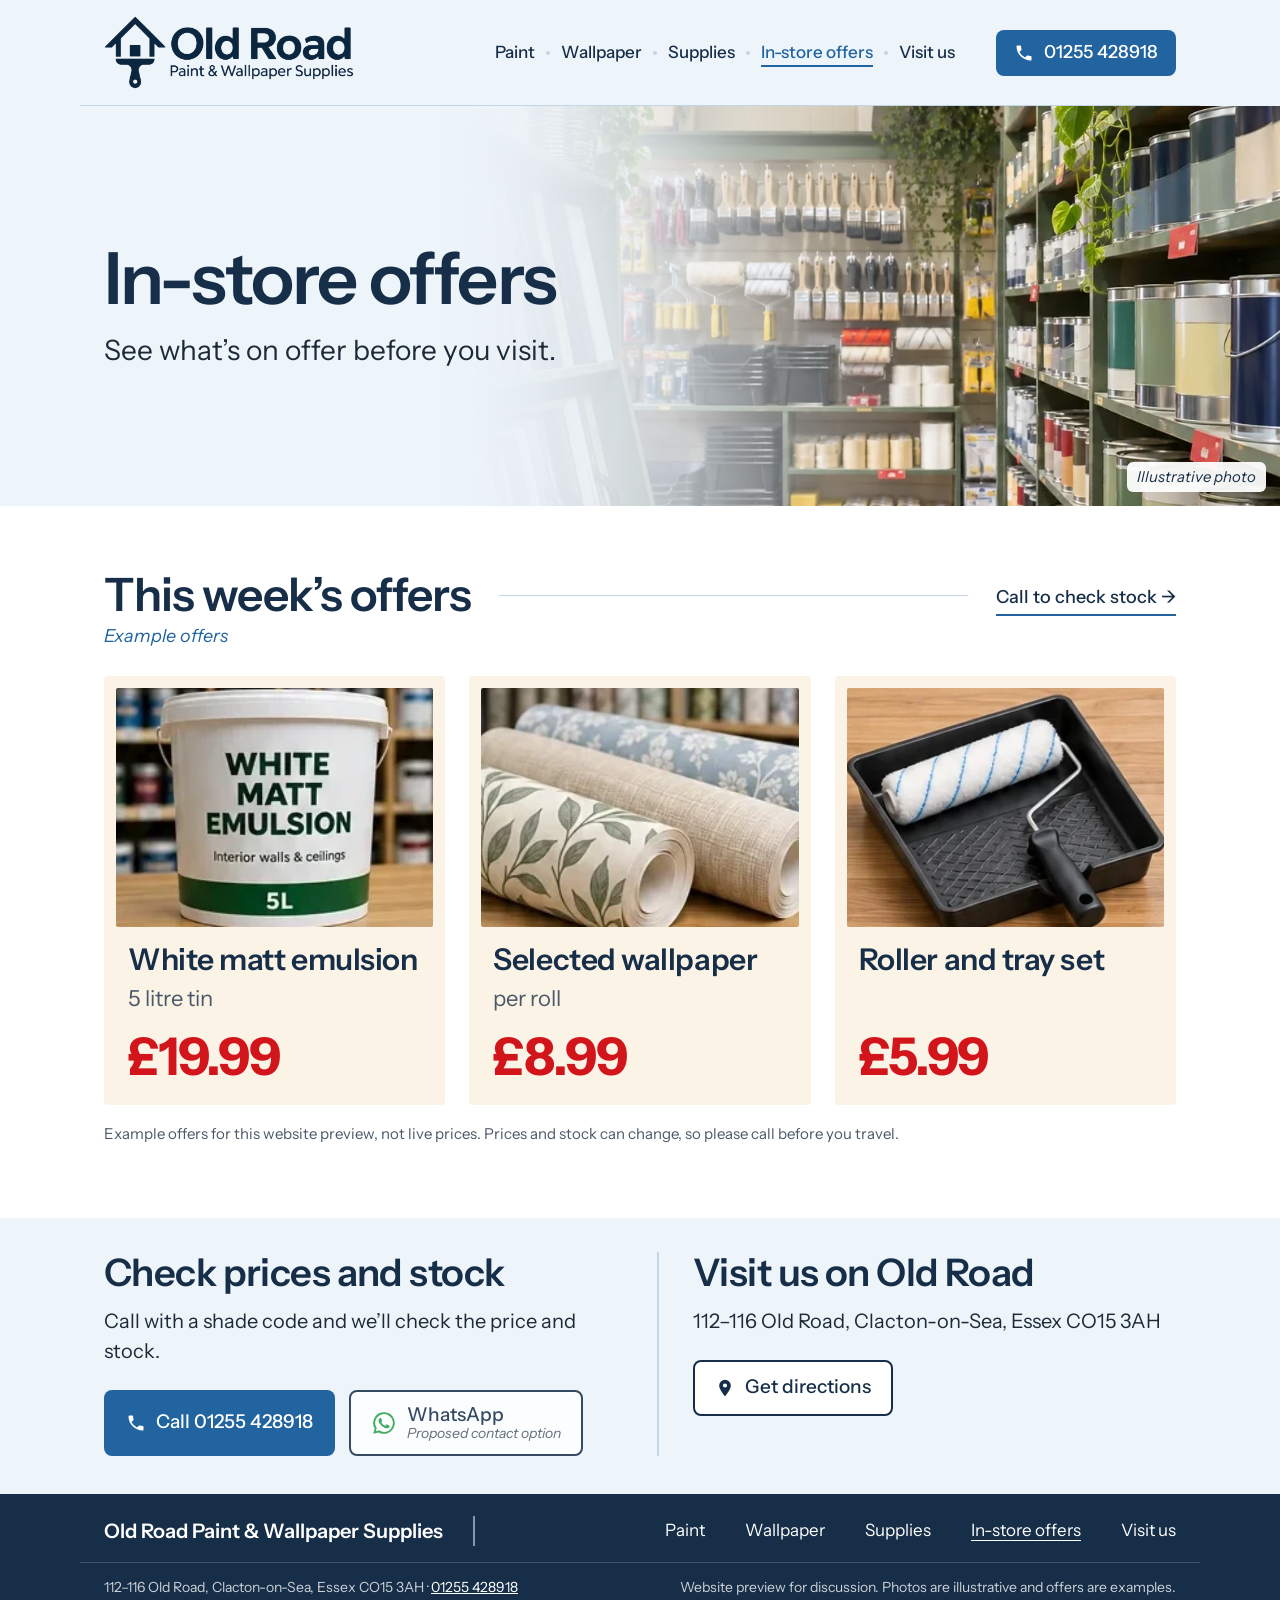
==== commit e9851447: "Final polish: one secondary button style, side-by-side Paint hero buttons, honest contact copy, dist" ====
--- a/offers.html
+++ b/offers.html
@@ -11,8 +11,8 @@
 <link rel="preconnect" href="https://fonts.googleapis.com">
 <link rel="preconnect" href="https://fonts.gstatic.com" crossorigin>
 <link href="https://fonts.googleapis.com/css2?family=Instrument+Sans:ital,wght@0,400;0,500;0,600;0,700;1,400&display=swap" rel="stylesheet">
-<link rel="stylesheet" href="assets/site.css?v=20261113h">
-<link rel="preload" as="image" href="assets/img/offers-banner.webp">
+<link rel="stylesheet" href="assets/site.css?v=20261113j">
+<link rel="preload" as="image" href="assets/img/offers-hero.webp">
 </head>
 <body>
 <a class="skip" href="#main">Skip to content</a>
@@ -34,10 +34,10 @@
         <svg class="ico" aria-hidden="true" viewBox="0 0 24 24"><path d="M6.6 10.8a15.1 15.1 0 0 0 6.6 6.6l2.2-2.2a1 1 0 0 1 1-.25 11.4 11.4 0 0 0 3.6.57 1 1 0 0 1 1 1V20a1 1 0 0 1-1 1A17 17 0 0 1 3 4a1 1 0 0 1 1-1h3.5a1 1 0 0 1 1 1c0 1.25.2 2.45.57 3.57a1 1 0 0 1-.25 1z"/></svg>
         <span class="phone-full">01255 428918</span><span class="phone-short">Call</span>
       </a>
-      <button class="menu-toggle" type="button" aria-expanded="false" aria-controls="site-menu">
+      <button class="menu-toggle" type="button" aria-expanded="false" aria-controls="site-menu" aria-label="Menu">
         <svg class="i-open" viewBox="0 0 24 24" fill="none" stroke-width="2.4" stroke-linecap="round" aria-hidden="true"><path d="M4 7h16M4 12h16M4 17h16"/></svg>
         <svg class="i-close" viewBox="0 0 24 24" fill="none" stroke-width="2.4" stroke-linecap="round" aria-hidden="true"><path d="M6 6l12 12M18 6L6 18"/></svg>
-        Menu
+        <span class="menu-label">Menu</span>
       </button>
     </div>
   </div>
@@ -47,7 +47,7 @@
 
   <section class="hero hero-offers" aria-labelledby="offers-title">
     <figure class="hero-media">
-      <img src="assets/img/offers-banner.webp" alt="Illustrative photo: a shop aisle with paint tins, brushes and rollers, sample books and wallpaper rolls" width="1448" height="517" fetchpriority="high">
+      <img src="assets/img/offers-hero.webp" alt="Illustrative photo: a shop aisle with wallpaper rolls and sample books, brushes and rollers at the back, and paint tins with price tags" width="1448" height="517" fetchpriority="high">
       <figcaption class="tag">Illustrative photo</figcaption>
     </figure>
     <div class="wrap hero-inner">
@@ -64,8 +64,8 @@
         <h2 id="current-title">This week’s offers</h2>
         <span class="head-rule" aria-hidden="true"></span>
         <a class="head-link" href="tel:+441255428918">Call to check stock <span aria-hidden="true">→</span></a>
+        <p class="example-label" id="offers-label">Example offers</p>
       </div>
-      <p class="example-label" id="offers-label">Example offers for this preview</p>
       <div class="offer-cards" id="offer-list">
         <!-- Filled from data/offers.js by assets/site.js -->
         <p class="offer-empty">Call <a href="tel:+441255428918">01255 428918</a> for this week's in-store offers.</p>
@@ -78,7 +78,7 @@
     <div class="wrap contact-grid">
       <div class="contact-col">
         <h2>Check prices and stock</h2>
-        <p>Send a shade code or a photo of your paint tin.</p>
+        <p>Call with a shade code and we’ll check the price and stock.</p>
         <div class="actions">
           <a class="btn btn-primary btn-lg" href="tel:+441255428918">
             <svg class="ico" aria-hidden="true" viewBox="0 0 24 24"><path d="M6.6 10.8a15.1 15.1 0 0 0 6.6 6.6l2.2-2.2a1 1 0 0 1 1-.25 11.4 11.4 0 0 0 3.6.57 1 1 0 0 1 1 1V20a1 1 0 0 1-1 1A17 17 0 0 1 3 4a1 1 0 0 1 1-1h3.5a1 1 0 0 1 1 1c0 1.25.2 2.45.57 3.57a1 1 0 0 1-.25 1z"/></svg>
@@ -121,7 +121,7 @@
   </div>
 </footer>
 
-<script src="data/offers.js?v=20261113h"></script>
-<script src="assets/site.js?v=20261113h"></script>
+<script src="data/offers.js?v=20261113j"></script>
+<script src="assets/site.js?v=20261113j"></script>
 </body>
 </html>
--- a/assets/site.css
+++ b/assets/site.css
@@ -57,10 +57,8 @@
 .btn .ico { width: 20px; height: 20px; fill: currentColor; flex: none; }
 .btn-primary { background: var(--blue); color: #fff; }
 .btn-primary:hover { background: var(--blue-hover); }
-.btn-secondary { background: var(--pale); color: var(--ink-blue); border-color: var(--pale); }
-.btn-secondary:hover { border-color: var(--pale-line); }
-.contact .btn-secondary { background: var(--pale-strong); border-color: var(--pale-strong); }
-.contact .btn-secondary:hover { border-color: var(--blue); }
+.btn-secondary { background: #fff; color: var(--ink-blue); border-color: var(--ink-blue); }
+.btn-secondary:hover { background: var(--pale-strong); }
 .btn-outline { background: #fff; color: var(--ink-blue); border-color: var(--ink-blue); }
 .btn-lg { min-height: 56px; padding: 12px 20px; font-size: 19px; }
 .btn[aria-disabled="true"] { cursor: not-allowed; }
@@ -113,8 +111,6 @@
 .hero h1 { font-size: clamp(40px, 5vw, 62px); line-height: 1.04; letter-spacing: -0.025em; text-wrap: balance; }
 .lede { margin-top: 18px; max-width: 470px; font-size: clamp(19px, 1.9vw, 23px); color: var(--text); line-height: 1.35; }
 .actions { display: flex; flex-wrap: wrap; gap: 14px; margin-top: 30px; }
-.hero .btn-secondary { background: #fff; border-color: var(--ink-blue); }
-.hero .btn-secondary:hover { background: var(--pale); }
 .tag {
   position: absolute; right: 14px; bottom: 14px; z-index: 2;
   background: rgba(255,255,255,.94); color: var(--ink-blue);
@@ -123,18 +119,19 @@
 .hero + section { padding-top: 64px; }
 
 /* Section headings: heading, thin rule to the right edge, optional link (echoes the header's rule) */
-.section-head { display: flex; align-items: center; gap: 12px 28px; margin-bottom: 26px; }
+.section-head { display: flex; flex-wrap: wrap; align-items: center; gap: 12px 28px; margin-bottom: 26px; }
 .section-head h2 { font-size: clamp(32px, 3.9vw, 46px); letter-spacing: -0.02em; }
 .head-rule { flex: 1 1 60px; height: 1px; background: var(--pale-line); }
 .head-link {
-  flex: none; color: var(--ink-blue); font-size: 18px; font-weight: 500; text-decoration: none;
+  flex: none; display: inline-block; padding-top: 10px; color: var(--ink-blue); font-size: 18px; font-weight: 500; text-decoration: none;
   padding-bottom: 3px; border-bottom: 2px solid var(--blue); white-space: nowrap;
 }
 .head-link:hover { color: var(--blue); }
 
 /* Homepage offers */
 .offers { padding: 0 0 64px; }
-.example-label { margin: -14px 0 18px; font-style: italic; color: var(--blue); font-size: 18px; }
+.example-label { font-style: italic; color: var(--blue); font-size: 18px; }
+.section-head .example-label { order: 4; flex-basis: 100%; margin-top: -10px; }
 .offer-grid { display: grid; grid-template-columns: repeat(2, minmax(0, 1fr)); gap: 24px; }
 .offer-grid.is-single { grid-template-columns: minmax(0, 560px); }
 .offer {
@@ -154,13 +151,13 @@
 /* Categories */
 .categories { padding: 0 0 72px; }
 .cat-grid { display: grid; grid-template-columns: repeat(3, minmax(0, 1fr)); gap: 28px; }
-.cat { display: flex; flex-direction: column; padding-bottom: 20px; border-bottom: 2px solid var(--blue); }
+.cat { display: flex; flex-direction: column; padding-bottom: 12px; border-bottom: 2px solid var(--blue); }
 .cat img { width: 100%; aspect-ratio: 323 / 199; object-fit: cover; border-radius: 2px; }
 .cat h3 { margin-top: 18px; font-size: clamp(22px, 2.3vw, 27px); line-height: 1.15; }
 .cat h3 a { text-decoration: none; }
 .cat h3 a:hover { text-decoration: underline; text-underline-offset: 4px; }
 .cat p { margin: 10px 0 0; font-size: 17px; line-height: 1.5; color: var(--text); }
-.cat-more { margin-top: auto; padding-top: 16px; font-size: 17px; font-weight: 500; color: var(--blue); text-decoration: none; }
+.cat-more { align-self: flex-start; margin-top: auto; padding: 14px 0 8px; font-size: 17px; font-weight: 500; color: var(--blue); text-decoration: none; }
 .cat-more:hover { text-decoration: underline; text-underline-offset: 4px; }
 
 /* Contact band */
@@ -191,11 +188,9 @@
 
 /* Paint page */
 .lede-dark { color: var(--text); font-size: clamp(20px, 2.1vw, 25px); line-height: 1.35; }
-.actions-stack { flex-direction: column; align-items: stretch; max-width: 400px; }
-.actions-stack .btn { justify-content: flex-start; }
 .hero-paint .hero-media { width: 60%; }
 .hero-paint .hero-media img { object-position: 50% 50%; }
-.hero-paint .hero-copy { max-width: 500px; }
+.hero-paint .hero-copy { max-width: 560px; }
 .hero-paint h1 { font-size: clamp(40px, 4.8vw, 58px); }
 .steps { padding: 0 0 72px; }
 .step-grid { list-style: none; margin: 0 auto; display: grid; grid-template-columns: repeat(3, minmax(0, 1fr)); gap: 28px; }
@@ -255,10 +250,9 @@
   .step-grid { grid-template-columns: minmax(0, 1fr); gap: 18px; }
   .step { flex-direction: row; align-items: center; padding: 0 0 16px; }
   .steps, .brands, .offers-page { padding-bottom: 52px; }
-  .brand-row { justify-content: flex-start; gap: 16px 28px; }
+  .brand-row { justify-content: center; gap: 16px 28px; }
   .brand-row li { height: 70px; }
   .brand-row img { max-height: 62px; max-width: 120px; }
-  .actions-stack { max-width: none; }
   .offer-cards { gap: 12px; }
   .offer-card .offer-unit, .offer-card .offer-detail { font-size: 18px; }
 }
@@ -288,12 +282,15 @@
 }
 @media (max-width: 720px) {
   .header-inner { padding-top: 10px; padding-bottom: 10px; gap: 10px; }
-  .brand { flex-basis: 180px; }
-  .brand img { max-width: 180px; }
+  .brand { flex-basis: 220px; }
+  .brand img { max-width: 220px; }
+  .menu-label { position: absolute; width: 1px; height: 1px; overflow: hidden; clip: rect(0 0 0 0); white-space: nowrap; }
+  .menu-toggle { width: 46px; min-height: 46px; padding: 0; justify-content: center; }
+  .menu-toggle svg { width: 24px; height: 24px; }
   .header-actions { gap: 8px; }
   .phone-full { display: none; }
   .phone-short { display: inline; }
-  .btn-phone { min-height: 44px; padding: 8px 12px; font-size: 17px; gap: 6px; }
+  .btn-phone { min-height: 46px; padding: 8px 14px; font-size: 17px; gap: 6px; }
   .btn-phone .ico { width: 18px; height: 18px; }
   .js .main-nav { padding: 4px 16px 14px; }
 }
@@ -305,7 +302,6 @@
   .hero-inner { padding-top: 22px; padding-bottom: 22px; }
   .actions { gap: 10px; }
   .actions .btn { flex: 1 1 auto; justify-content: center; }
-  .actions-stack .btn { justify-content: center; }
   .offer { grid-template-columns: minmax(0, 1fr) minmax(0, 1fr); gap: 14px; }
   .offer-detail, .offer-unit { font-size: 18px; }
   .btn-lg { font-size: 18px; min-height: 52px; }
@@ -317,7 +313,9 @@
   .brand-row img { max-width: 100%; max-height: 56px; }
   .section-head { flex-wrap: wrap; margin-bottom: 20px; }
   .head-rule { display: none; }
-  .example-label { margin-top: -10px; }
+  .section-head h2 { flex-basis: 100%; }
+  .section-head .example-label { order: 3; flex: 1 1 auto; flex-basis: auto; margin-top: 0; font-size: 17px; }
+  .head-link { order: 4; margin-left: auto; padding-top: 6px; font-size: 17px; }
   .btn-xl { font-size: 23px; width: 100%; justify-content: center; }
   .wa-row .btn { width: 100%; justify-content: center; }
   .wa-side { max-width: none; }
@@ -330,6 +328,5 @@
   .offer-card .offer-price { margin-top: 0; padding-top: 10px; font-size: 36px; }
 }
 @media (max-width: 360px) {
-  .menu-toggle { padding: 8px 9px; gap: 6px; }
   .offer { grid-template-columns: minmax(0, 1fr); }
 }
